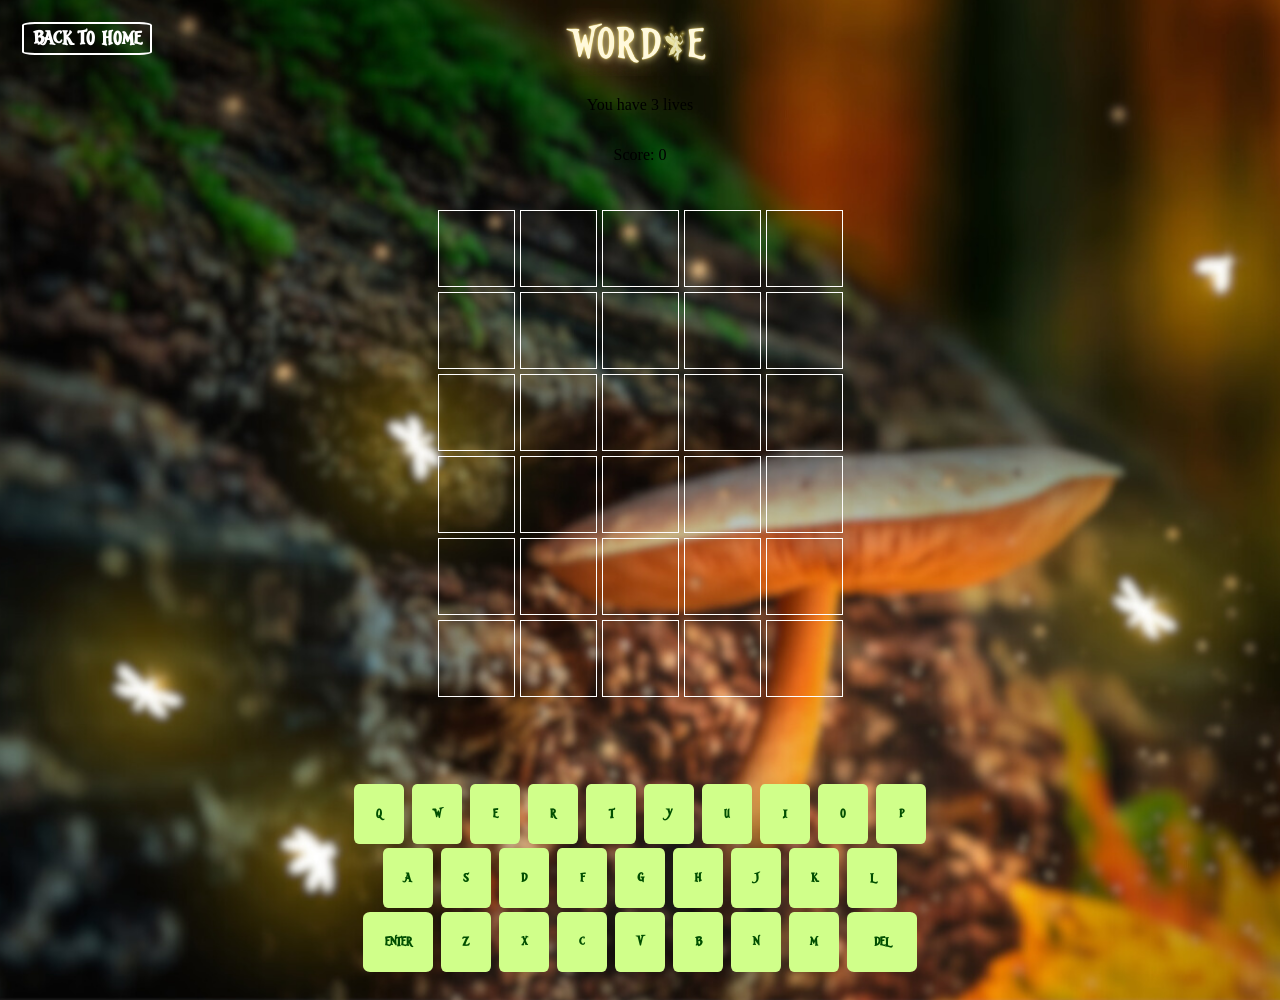
==== game.html @ da5d2c1c "Add files via upload" ====
<!DOCTYPE html>
<html>

<head>
    <title>CR's AA Wordle</title>

    <meta charset="UTF-8">
    <meta name="author" content="CR's AA">
    <link rel="stylesheet" href="game.css">
</head>

<body>
    <button id="homeButton" type="button" onclick="location.href='index.html'">Back to Home</button>

    <header>
        <img class="logo" src="imgs/logo.png">
    </header>

    <p id="lives">You have 3 lives</p>
    <p id="score">Score: 0</p>

    <table>

        <tr>
            <td id="r1c1"></td>
            <td id="r1c2"></td>
            <td id="r1c3"></td>
            <td id="r1c4"></td>
            <td id="r1c5"></td>
        </tr>

        <tr>
            <td id="r2c1"></td>
            <td id="r2c2"></td>
            <td id="r2c3"></td>
            <td id="r2c4"></td>
            <td id="r2c5"></td>
        </tr>

        <tr>
            <td id="r3c1"></td>
            <td id="r3c2"></td>
            <td id="r3c3"></td>
            <td id="r3c4"></td>
            <td id="r3c5"></td>
        </tr>

        <tr>
            <td id="r4c1"></td>
            <td id="r4c2"></td>
            <td id="r4c3"></td>
            <td id="r4c4"></td>
            <td id="r4c5"></td>
        </tr>

        <tr>
            <td id="r5c1"></td>
            <td id="r5c2"></td>
            <td id="r5c3"></td>
            <td id="r5c4"></td>
            <td id="r5c5"></td>
        </tr>

        <tr>
            <td id="r6c1"></td>
            <td id="r6c2"></td>
            <td id="r6c3"></td>
            <td id="r6c4"></td>
            <td id="r6c5"></td>
        </tr>

    </table>

    <section class="response">
        <p id="result"></p>
        <button id="nxtPlayerButton" type="button" onclick="newPlayerButton(); location.href='index.html'">New
            Player</button>
        <button id="next" type="button" onclick="nextButton()">NEXT</button>
    </section>

    <section class="keyboard">
        <div class="keyRow">
            <button id="Q" type="button" onclick="onLetterClicked('Q')">Q</button>
            <button id="W" type="button" onclick="onLetterClicked('W')">W</button>
            <button id="E" type="button" onclick="onLetterClicked('E')">E</button>
            <button id="R" type="button" onclick="onLetterClicked('R')">R</button>
            <button id="T" type="button" onclick="onLetterClicked('T')">T</button>
            <button id="Y" type="button" onclick="onLetterClicked('Y')">Y</button>
            <button id="U" type="button" onclick="onLetterClicked('U')">U</button>
            <button id="I" type="button" onclick="onLetterClicked('I')">I</button>
            <button id="O" type="button" onclick="onLetterClicked('O')">O</button>
            <button id="P" type="button" onclick="onLetterClicked('P')">P</button>
        </div>

        <div class="keyRow">
            <button id="A" type="button" onclick="onLetterClicked('A')">A</button>
            <button id="S" type="button" onclick="onLetterClicked('S')">S</button>
            <button id="D" type="button" onclick="onLetterClicked('D')">D</button>
            <button id="F" type="button" onclick="onLetterClicked('F')">F</button>
            <button id="G" type="button" onclick="onLetterClicked('G')">G</button>
            <button id="H" type="button" onclick="onLetterClicked('H')">H</button>
            <button id="J" type="button" onclick="onLetterClicked('J')">J</button>
            <button id="K" type="button" onclick="onLetterClicked('K')">K</button>
            <button id="L" type="button" onclick="onLetterClicked('L')">L</button>
        </div>

        <div class="keyRow">
            <button id="ENTER" class="longBut" type="button" onclick="onEnterClicked()">ENTER</button>
            <button id="Z" type="button" onclick="onLetterClicked('Z')">Z</button>
            <button id="X" type="button" onclick="onLetterClicked('X')">X</button>
            <button id="C" type="button" onclick="onLetterClicked('C')">C</button>
            <button id="V" type="button" onclick="onLetterClicked('V')">V</button>
            <button id="B" type="button" onclick="onLetterClicked('B')">B</button>
            <button id="N" type="button" onclick="onLetterClicked('N')">N</button>
            <button id="M" type="button" onclick="onLetterClicked('M')">M</button>
            <button id="DEL" class="longBut" type="button" onclick="onDelClicked()">DEL</button>
        </div>
        <br>

        <script src="game.js"></script>
</body>

</html>
---- game.css ----
@font-face {
    font-family: "Fantasy";
    src: url(fonts/AGracefulSpirit-ARKBx.ttf);
}

body {
    background-image: url(imgs/bgV2.png);
    background-size: cover;
    display: flex;
    align-items: center;
    justify-content: center;
    flex-direction: column;
}

.logo {
    width: 200px;
    height: 68px;
}

table {
    margin-top: 25px;
    border-spacing: 5px;
    border-color: black;
    font-family: "Fantasy";
}

td,
th {
    border: 1px solid white;
    height: 75px;
    width: 75px;
    margin: 20px;
    padding: 0;
    text-align: center;
    vertical-align: middle;
    font-size: 32px;
    font-weight: bold;
    color: white;
}

.keyboard {
    display: flex;
    flex-direction: column;
    align-items: center;
    justify-content: center;
}

.response {
    display: flex;
    flex-direction: row;
    align-items: center;
    justify-content: center;
    margin-top: 20px;
    width: auto;
    height: 60px;
    gap: 10px;
}

.longBut {
    width: 70px
}

button {
    margin: 2px;
    height: 60px;
    width: 50px;
    border-radius: 10%;
    border-color: rgba(240, 248, 255, 0);
    font-weight: bold;
    cursor: pointer;
    font-family: "Fantasy";
    background-color: rgb(208, 255, 138);
    color: rgb(0, 78, 0);
}

button:hover {
    background-color: rgb(255, 250, 173);
}

#homeButton:hover {
    transform: scale(1.05);
    opacity: 0.9;
}

#restart:hover {
    transform: scale(1.05);
    opacity: 0.9;
}

button:active {
    background-color: rgb(255, 246, 124);
}

#nxtPlayerButton {
    visibility: hidden;
    margin: 2px;
    height: 40px;
    width: 80px;
    border-radius: 10%;
    border: 2px solid white;
    color: white;
    background: transparent;
    font-size: 18px;
    font-family: "Fantasy";
}

#next {
    visibility: hidden;
    margin: 2px;
    height: 40px;
    width: 80px;
    border-radius: 10%;
    border: 2px solid white;
    color: white;
    background: transparent;
    font-size: 18px;
    font-family: "Fantasy";
}

#result {
    margin: 20px;
    padding: 0px;
    text-align: center;
    vertical-align: middle;
    font-size: 18px;
    color: rgb(255, 255, 255);
    font-family: "Fantasy";
    height: 50px;
    line-height: 50px;
}

#homeButton {
    position: fixed;
    top: 20px;
    left: 20px;
    width: 130px;
    height: auto;
    font-size: 20px;
    background: transparent;
    border: 2px solid white;
    color: white;
}
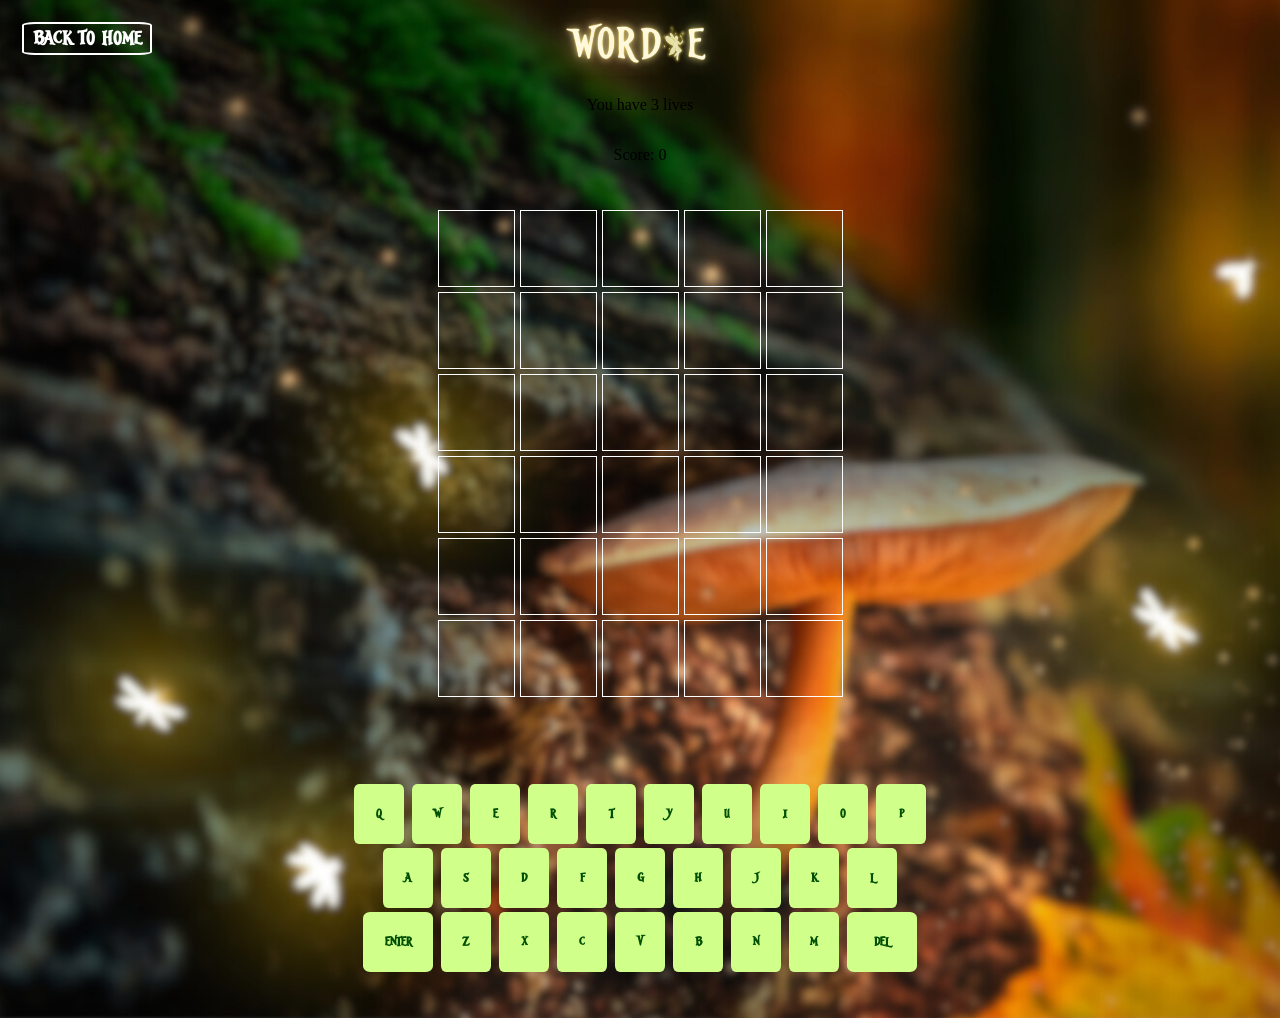
==== commit 1c23cf7b: "game.html" ====
--- a/game.html
+++ b/game.html
@@ -115,9 +115,10 @@
             <button id="M" type="button" onclick="onLetterClicked('M')">M</button>
             <button id="DEL" class="longBut" type="button" onclick="onDelClicked()">DEL</button>
         </div>
-        <br>
+        <br><br>
+
 
         <script src="game.js"></script>
 </body>
 
-</html>+</html>
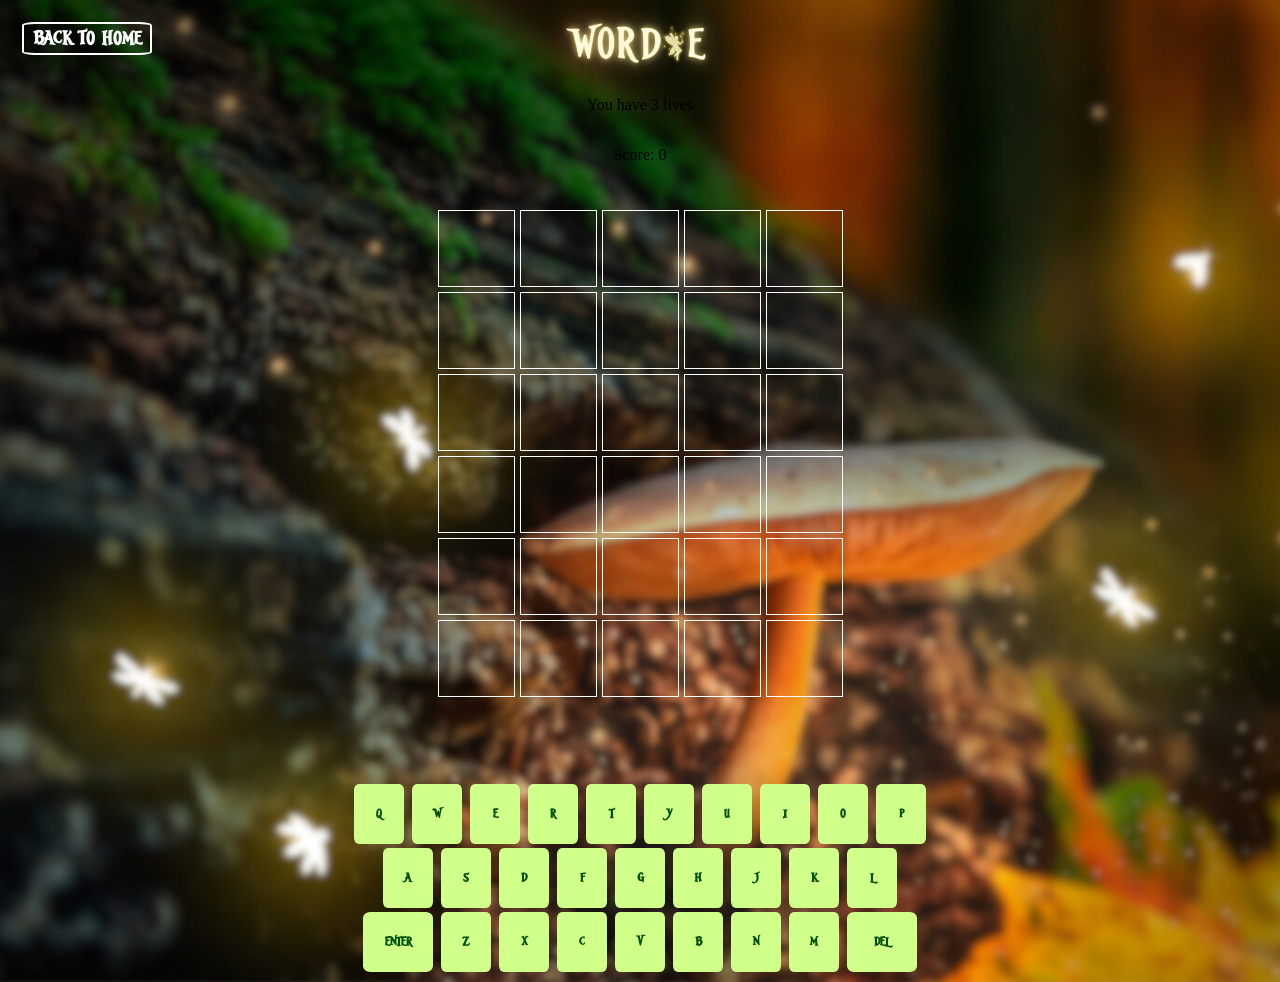
==== commit 45a05dc8: "game.html" ====
--- a/game.html
+++ b/game.html
@@ -115,7 +115,6 @@
             <button id="M" type="button" onclick="onLetterClicked('M')">M</button>
             <button id="DEL" class="longBut" type="button" onclick="onDelClicked()">DEL</button>
         </div>
-        <br><br>
 
 
         <script src="game.js"></script>
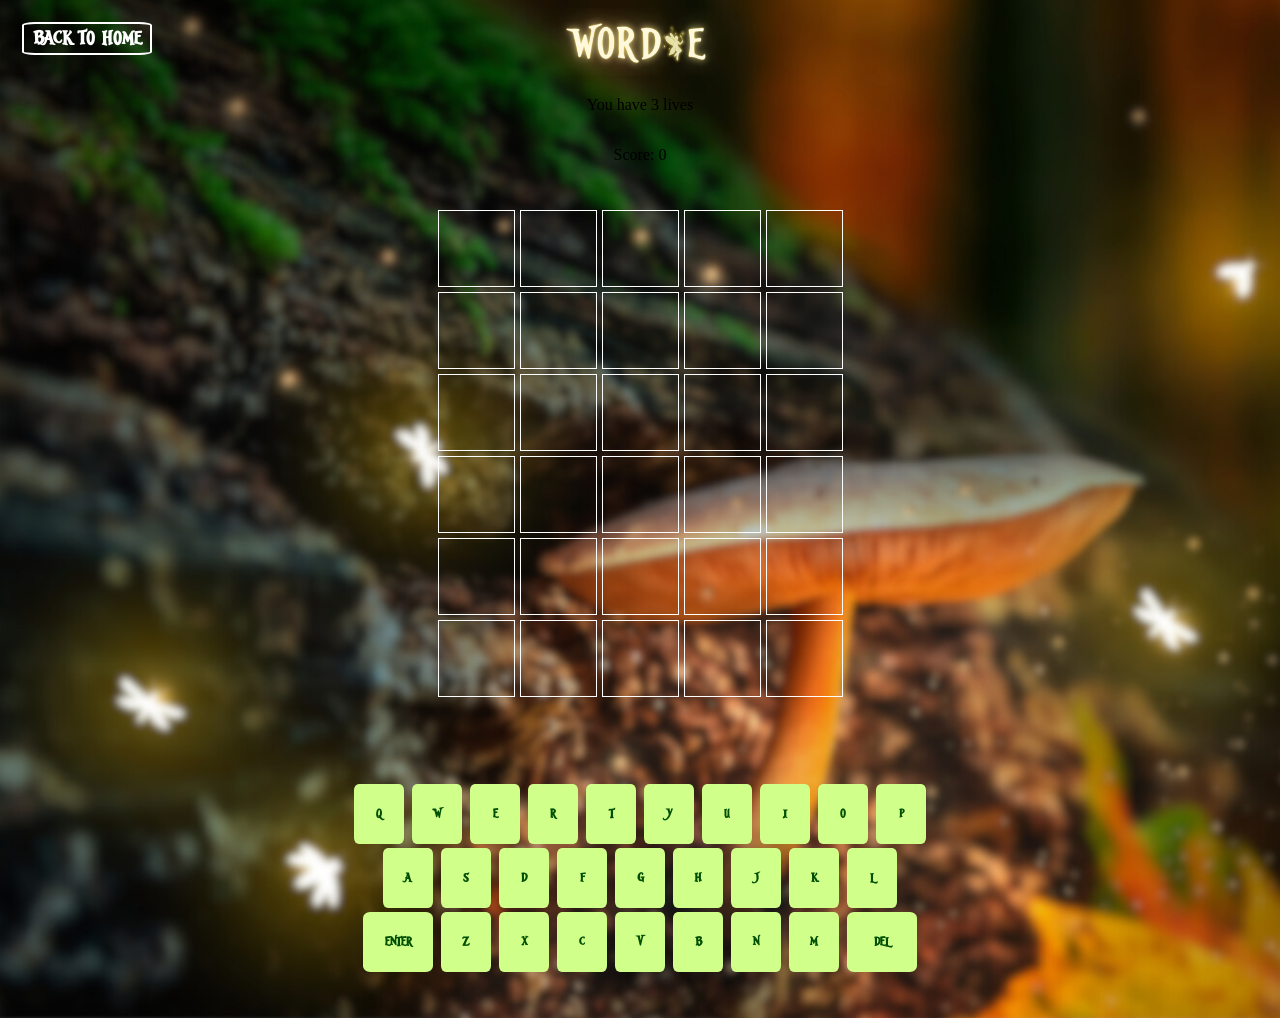
==== commit f2088763: "Add files via upload" ====
--- a/game.html
+++ b/game.html
@@ -115,9 +115,10 @@
             <button id="M" type="button" onclick="onLetterClicked('M')">M</button>
             <button id="DEL" class="longBut" type="button" onclick="onDelClicked()">DEL</button>
         </div>
+        <br><br>
 
 
         <script src="game.js"></script>
 </body>
 
-</html>
+</html>
